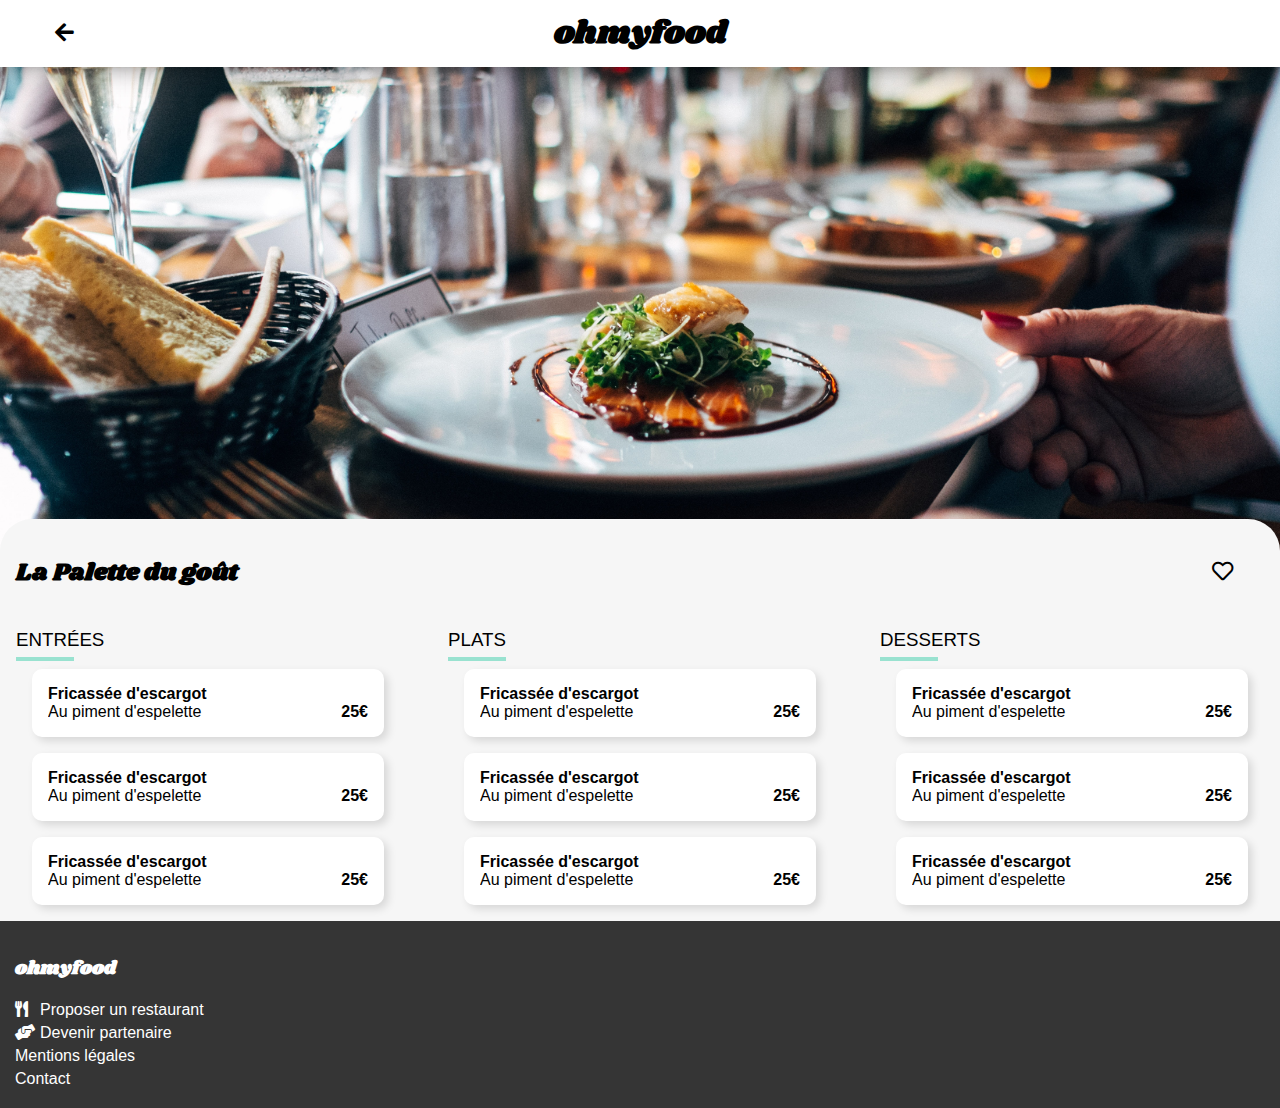
==== a-la-francaise.html @ 81c01ce2 "Création des pages des différents restaurants + content Palette Gout" ====
<!DOCTYPE html>
<html lang="fr">
<head>
    <meta charset="UTF-8">
    <meta content="width=device-width, initial-scale=1" name="viewport">
    <title>OhMyFood! - La Palette du Goût - OC</title>

    <!-- Importation CSS -->
    <link href="css/all.css" rel="stylesheet"> <!-- FontAwesome -->
    <link href="sass/main.css" rel="stylesheet">

</head>
<body>
    <header class="header">
        <div class="header__nav">
            <a class="" href="index.html">
                <i class="fa fa-lg fa-arrow-left"></i>
            </a>
        </div>
        <h1 class="header__title">ohmyfood</h1>
    </header>

    <img alt="La palette du goût" class="shopImg" src="img/restaurants/jay-wennington-N_Y88TWmGwA-unsplash.jpg">
    <section class="shopContainer">
        <div class="shopHeader">
            <h2 class="shopHeader__title">La Palette du goût</h2>
            <div class="iconLike">
                <i class="far fa-lg fa-heart show"></i>
                <i class="fas fa-lg fa-heart hidden"></i>
            </div>
        </div>
        <div class="shopMenu">
            <div class="categorie">
                <h3 class="categorie__title">Entrées</h3>
                <div class="card">
                    <div class="card__header">
                        <h4 class="card__title">Fricassée d'escargot</h4>
                        <p class="card__desc">Au piment d'espelette</p>
                    </div>
                    <div class="card__price">25€</div>
                    <div class="card__button">
                        <div class="wrapIcon">
                            <i class="fas fa-check card__icon" aria-hidden="true"></i>
                        </div>
                    </div>
                </div>
                <div class="card">
                    <div class="card__header">
                        <h4 class="card__title">Fricassée d'escargot</h4>
                        <p class="card__desc">Au piment d'espelette</p>
                    </div>
                    <div class="card__price">25€</div>
                    <div class="card__button">
                        <div class="wrapIcon">
                            <i class="fas fa-check card__icon" aria-hidden="true"></i>
                        </div>
                    </div>
                </div>
                <div class="card">
                    <div class="card__header">
                        <h4 class="card__title">Fricassée d'escargot</h4>
                        <p class="card__desc">Au piment d'espelette</p>
                    </div>
                    <div class="card__price">25€</div>
                    <div class="card__button">
                        <div class="wrapIcon">
                            <i class="fas fa-check card__icon" aria-hidden="true"></i>
                        </div>
                    </div>
                </div>
            </div>
            <div class="categorie">
                <h3 class="categorie__title">Plats</h3>
                <div class="card">
                    <div class="card__header">
                        <h4 class="card__title">Fricassée d'escargot</h4>
                        <p class="card__desc">Au piment d'espelette</p>
                    </div>
                    <div class="card__price">25€</div>
                    <div class="card__button">
                        <div class="wrapIcon">
                            <i class="fas fa-check card__icon" aria-hidden="true"></i>
                        </div>
                    </div>
                </div>
                <div class="card">
                    <div class="card__header">
                        <h4 class="card__title">Fricassée d'escargot</h4>
                        <p class="card__desc">Au piment d'espelette</p>
                    </div>
                    <div class="card__price">25€</div>
                    <div class="card__button">
                        <div class="wrapIcon">
                            <i class="fas fa-check card__icon" aria-hidden="true"></i>
                        </div>
                    </div>
                </div>
                <div class="card">
                    <div class="card__header">
                        <h4 class="card__title">Fricassée d'escargot</h4>
                        <p class="card__desc">Au piment d'espelette</p>
                    </div>
                    <div class="card__price">25€</div>
                    <div class="card__button">
                        <div class="wrapIcon">
                            <i class="fas fa-check card__icon" aria-hidden="true"></i>
                        </div>
                    </div>
                </div>
            </div>
            <div class="categorie">
                <h3 class="categorie__title">Desserts</h3>
                <div class="card">
                    <div class="card__header">
                        <h4 class="card__title">Fricassée d'escargot</h4>
                        <p class="card__desc">Au piment d'espelette</p>
                    </div>
                    <div class="card__price">25€</div>
                    <div class="card__button">
                        <div class="wrapIcon">
                            <i class="fas fa-check card__icon" aria-hidden="true"></i>
                        </div>
                    </div>
                </div>
                <div class="card">
                    <div class="card__header">
                        <h4 class="card__title">Fricassée d'escargot</h4>
                        <p class="card__desc">Au piment d'espelette</p>
                    </div>
                    <div class="card__price">25€</div>
                    <div class="card__button">
                        <div class="wrapIcon">
                            <i class="fas fa-check card__icon" aria-hidden="true"></i>
                        </div>
                    </div>
                </div>
                <div class="card">
                    <div class="card__header">
                        <h4 class="card__title">Fricassée d'escargot</h4>
                        <p class="card__desc">Au piment d'espelette</p>
                    </div>
                    <div class="card__price">25€</div>
                    <div class="card__button">
                        <div class="wrapIcon">
                            <i class="fas fa-check card__icon" aria-hidden="true"></i>
                        </div>
                    </div>
                </div>
            </div>
        </div>

    </section>

    <footer class="footer">
        <div class="footer__container">
            <h3 class="logo">ohmyfood</h3>
            <ul>
                <li><a href="#"><i aria-hidden="true" class="fa fa-utensils footer__icons"></i>Proposer un restaurant</a>
                </li>
                <li><a href="#"><i aria-hidden="true" class="fa fa-hands-helping footer__icons"></i>Devenir partenaire</a>
                </li>
                <li><a href="#">Mentions légales</a></li>
                <li><a href="#">Contact</a></li>
            </ul>
        </div>
    </footer>
</body>
</html>
---- sass/main.css ----
@import url("https://fonts.googleapis.com/css2?family=Shrikhand&display=swap");
@keyframes circle-sparkle {
  from {
    opacity: 0.3;
  }
  to {
    opacity: 1;
  }
}
@keyframes loader-page {
  0% {
    opacity: 1;
  }
  75% {
    opacity: 1;
  }
  99% {
    opacity: 0;
  }
  100% {
    visibility: hidden;
    opacity: 0;
  }
}
@keyframes empty-heart {
  100% {
    opacity: 0;
  }
}
@keyframes fadeIn {
  0% {
    bottom: -50px;
    opacity: 0;
  }
  100% {
    bottom: 0px;
    opacity: 1;
  }
}
.loader-container {
  position: fixed;
  z-index: 20;
  display: flex;
  align-items: center;
  flex-direction: column;
  justify-content: center;
  width: 100%;
  min-height: 100%;
  margin: 0;
  padding: 0;
  animation: loader-page 2.25s ease-in-out normal forwards;
  opacity: 1;
  background: #353535;
}
.loader-container .logo-loader {
  width: auto;
  height: 30px;
}

.loader {
  display: flex;
  flex-direction: row;
  justify-content: space-between;
  width: 60px;
}
.loader__logo {
  font-family: Shrikhand, "cursive";
  color: #fff;
  margin-bottom: 50px;
}
.loader__circle1 {
  width: 15px;
  height: 15px;
  margin-top: 50px;
  animation: circle-sparkle 1s ease-in-out alternate-reverse infinite;
  animation-delay: 0.5s;
  border-radius: 50%;
  background: #9356DC;
}
.loader__circle2 {
  width: 15px;
  height: 15px;
  margin-top: 50px;
  animation: circle-sparkle 1s ease-in-out alternate-reverse infinite;
  animation-delay: 1s;
  border-radius: 50%;
  background: #FF79DA;
}
.loader__circle3 {
  width: 15px;
  height: 15px;
  margin-top: 50px;
  animation: circle-sparkle 1s ease-in-out alternate-reverse infinite;
  animation-delay: 1.5s;
  border-radius: 50%;
  background: #99E2D0;
}

.iconLike {
  margin: 15px;
}
.iconLike .show {
  position: absolute;
}
.iconLike .hidden::before {
  position: relative;
  opacity: 0;
  transform-origin: center bottom;
  transition: transform 0.6s linear, opacity 0.6s linear;
  background: linear-gradient(190deg, #9356DC 0%, #FF79DA 95%);
  -webkit-background-clip: text;
  -webkit-text-fill-color: transparent;
}
.iconLike:hover .hidden::before {
  opacity: 1;
}
.iconLike:hover .show {
  animation: empty-heart 0.1s 0.5s linear forwards;
}

.header {
  position: relative;
  grid-area: header;
  box-shadow: -1px -10px 2rem 1px rgba(0, 0, 0, 0.85);
  text-align: center;
  align-items: center;
  display: grid;
  grid-template-columns: 0.2fr 1.6fr 0.2fr;
  grid-template-areas: "nav title .";
}
.header__title {
  font-family: Shrikhand, "cursive";
  grid-area: title;
  margin: 10px;
}
.header__nav {
  grid-area: nav;
}
.header__nav a {
  text-decoration: none;
  color: black;
  vertical-align: middle;
}

.footer {
  background-color: #353535;
  width: 100%;
  bottom: 0;
  color: white;
  position: relative;
}
.footer__container {
  max-width: 1440px;
  margin: auto;
  padding: 15px;
}
.footer__container .logo {
  font-family: Shrikhand, "cursive";
}
.footer__container ul {
  list-style: none;
  padding-left: 0;
  margin: 0;
}
.footer__container ul li {
  margin-bottom: 5px;
}
.footer__container ul li a {
  text-decoration: none;
  color: white;
}
.footer__icons {
  padding-right: 5px;
  width: 20px;
}

.location {
  text-align: center;
  height: 2.5rem;
  background-color: #f3f3f3;
  line-height: 2.5rem;
}

.content {
  padding: 0 5px;
}
.content__text {
  font-size: 1.125rem;
  font-weight: 100;
}

.button {
  width: 220px;
  height: 50px;
  color: #FFFFFF;
  border: none;
  border-radius: 30px;
  background: linear-gradient(175deg, #FF79DA 10%, #9356DC 95%);
  box-shadow: 0 10px 20px 0 rgba(0, 0, 0, 0.3);
  margin: 15px;
  transition: all 0.4s;
  cursor: pointer;
}
.button:hover {
  transform: scale(1.1, 1.1);
}

.fonction__title {
  text-align: start;
  padding-left: 15px;
}
.fonction ol {
  list-style: none;
  padding-left: 0;
  margin: 0;
  counter-reset: compteListe;
  display: grid;
  grid-template-columns: repeat(3, 375px);
  justify-content: center;
}
@media (max-width: 1024px) {
  .fonction ol {
    grid-template-rows: repeat(3, auto);
    grid-template-columns: 95%;
  }
}
@media (max-width: 560px) {
  .fonction ol {
    grid-template-rows: repeat(3, auto);
    grid-template-columns: 350px;
  }
}
.fonction__step {
  padding: 1.5rem;
  margin: 1rem 1.5rem 1rem 1.5rem;
  box-shadow: 0.25rem 0.25rem 0.5rem rgba(0, 0, 0, 0.125);
  border-radius: 1.25rem;
  background-color: #f6f6f6;
  display: flex;
  float: left;
  position: relative;
  transition: 0.2s ease-in-out;
}
.fonction__step:hover {
  box-shadow: 10px 10px 20px 0px rgba(0, 0, 0, 0.4);
  background-color: rgba(147, 86, 220, 0.15);
}
.fonction__step::before {
  counter-increment: compteListe;
  content: counter(compteListe) " ";
  position: absolute;
  height: 1.5rem;
  width: 1.5rem;
  border-radius: 100px;
  display: flex;
  justify-content: center;
  align-items: center;
  color: #fff;
  background: #9356DC;
  left: -0.5rem;
}
.fonction__icon {
  width: 25px;
  color: dimgrey;
  padding-left: 10px;
}
.fonction__text {
  padding-left: 15px;
}

.restaurant {
  background-color: #f3f3f3;
  max-width: 1440px;
  padding-top: 5px;
  border-radius: 15px;
  margin: 15px auto;
}
.restaurant__title {
  text-align: start;
  padding-left: 15px;
}
.restaurant .cards {
  display: flex;
  flex-flow: row wrap;
  justify-content: center;
  width: 100%;
  gap: 1.5rem;
}
.restaurant .card {
  background-color: #ffffff;
  border-radius: 20px;
  width: 300px;
  height: 225px;
  box-shadow: 0 3px 6px rgba(0, 0, 0, 0.16), 0 3px 6px rgba(0, 0, 0, 0.23);
  margin-bottom: 15px;
  transition: 0.2s ease-in-out;
}
.restaurant .card a {
  text-decoration: none;
  color: black;
}
.restaurant .card img {
  width: 300px;
  height: 155px;
  border-radius: 20px 20px 0 0;
}
.restaurant .card__new {
  background-color: #99e2d0;
  position: absolute;
  border-radius: 5px;
  padding: 0.5rem 1rem;
  margin-top: 1rem;
  margin-left: -7rem;
  font-weight: bold;
  font-size: 0.9rem;
  color: #00a87e;
}
.restaurant .card__info {
  display: flex;
  justify-content: space-between;
  align-items: center;
  padding-left: 1em;
}
.restaurant .card__title {
  margin: 5px 0;
}
.restaurant .card__text {
  margin: 10px 0;
}
.restaurant .card:hover {
  box-shadow: 6px 9px 20px 5px rgba(0, 0, 0, 0.4);
}
@media (max-width: 560px) {
  .restaurant {
    border-radius: unset;
    width: 100%;
    position: relative;
  }
}

.shopImg {
  max-width: 100%;
  max-height: 32rem;
  width: 100%;
  object-fit: cover;
}

.shopContainer {
  max-width: 1280px;
  margin: -4rem auto 0 auto;
  border-radius: 2rem 2rem 0 0;
  background-color: #f6f6f6;
  z-index: 1;
  position: relative;
}
.shopContainer .shopHeader {
  padding: 1rem 2rem 0 1rem;
  display: flex;
  align-items: center;
  justify-content: space-between;
}
.shopContainer .shopHeader__title {
  font-family: Shrikhand, "cursive";
}

.shopMenu {
  display: grid;
  grid-template-columns: repeat(3, 1fr);
  column-gap: 1rem;
}
.shopMenu .categorie {
  padding: 0 1rem;
}
.shopMenu .categorie__title {
  text-transform: uppercase;
  position: relative;
  font-weight: 400;
}
.shopMenu .categorie__title::after {
  content: "";
  left: 0;
  bottom: -10px;
  position: absolute;
  height: 4px !important;
  width: 15%;
  background-color: #99E2D0;
  transition: 0.4s ease-out all 0.1s;
}
.shopMenu .categorie__title:hover::after {
  width: 25%;
  transition: 0.5s ease all;
}
.shopMenu .categorie .card {
  background: #fff;
  margin: 1rem;
  padding: 1rem;
  border-radius: 10px;
  display: flex;
  box-shadow: 0.25rem 0.25rem 0.5rem rgba(0, 0, 0, 0.125);
  overflow: hidden;
  position: relative;
}
.shopMenu .categorie .card__header {
  white-space: nowrap;
  text-overflow: ellipsis;
  overflow: hidden;
  flex: 1;
}
.shopMenu .categorie .card__title {
  margin: 0;
  white-space: nowrap;
  text-overflow: ellipsis;
  overflow: hidden;
  width: 70%;
}
.shopMenu .categorie .card__desc {
  margin: 0;
  text-overflow: ellipsis;
  overflow: hidden;
  white-space: nowrap;
}
.shopMenu .categorie .card__price {
  font-weight: 700;
  display: flex;
  justify-content: flex-end;
  align-items: flex-end;
  padding-left: 0.5rem;
}
.shopMenu .categorie .card__button {
  background-color: #99E2D0;
  margin: -1rem -5rem -1rem 1rem;
  width: 4rem;
  display: flex;
  align-items: center;
  justify-content: center;
  transition-duration: 0.5s;
}
.shopMenu .categorie .card__button .wrapIcon {
  height: 1.6rem;
  width: 1.6rem;
  background-color: #fff;
  display: flex;
  align-items: center;
  justify-content: center;
  border-radius: 100px;
}
.shopMenu .categorie .card__icon {
  color: #99E2D0;
  transition-duration: 0.5s;
}
.shopMenu .categorie .card:hover .card__button {
  margin-right: -1rem;
}
.shopMenu .categorie .card:hover .card__icon {
  transform: rotate(360deg);
}
@media (max-width: 1024px) {
  .shopMenu {
    grid-template-columns: repeat(2, 1fr);
  }
}
@media (max-width: 560px) {
  .shopMenu {
    grid-template-columns: repeat(1, 1fr);
  }
}

.fadeIn-1 {
  animation: fadeIn 1s;
}

.fadeIn-2 {
  animation: fadeIn 1.5s;
}

.fadeIn-3 {
  animation: fadeIn 2s;
}

body {
  margin: 0;
  font-family: "Roboto", sans-serif;
}

.container {
  max-width: 1440px;
  text-align: center;
  margin: auto;
}

/*# sourceMappingURL=main.css.map */
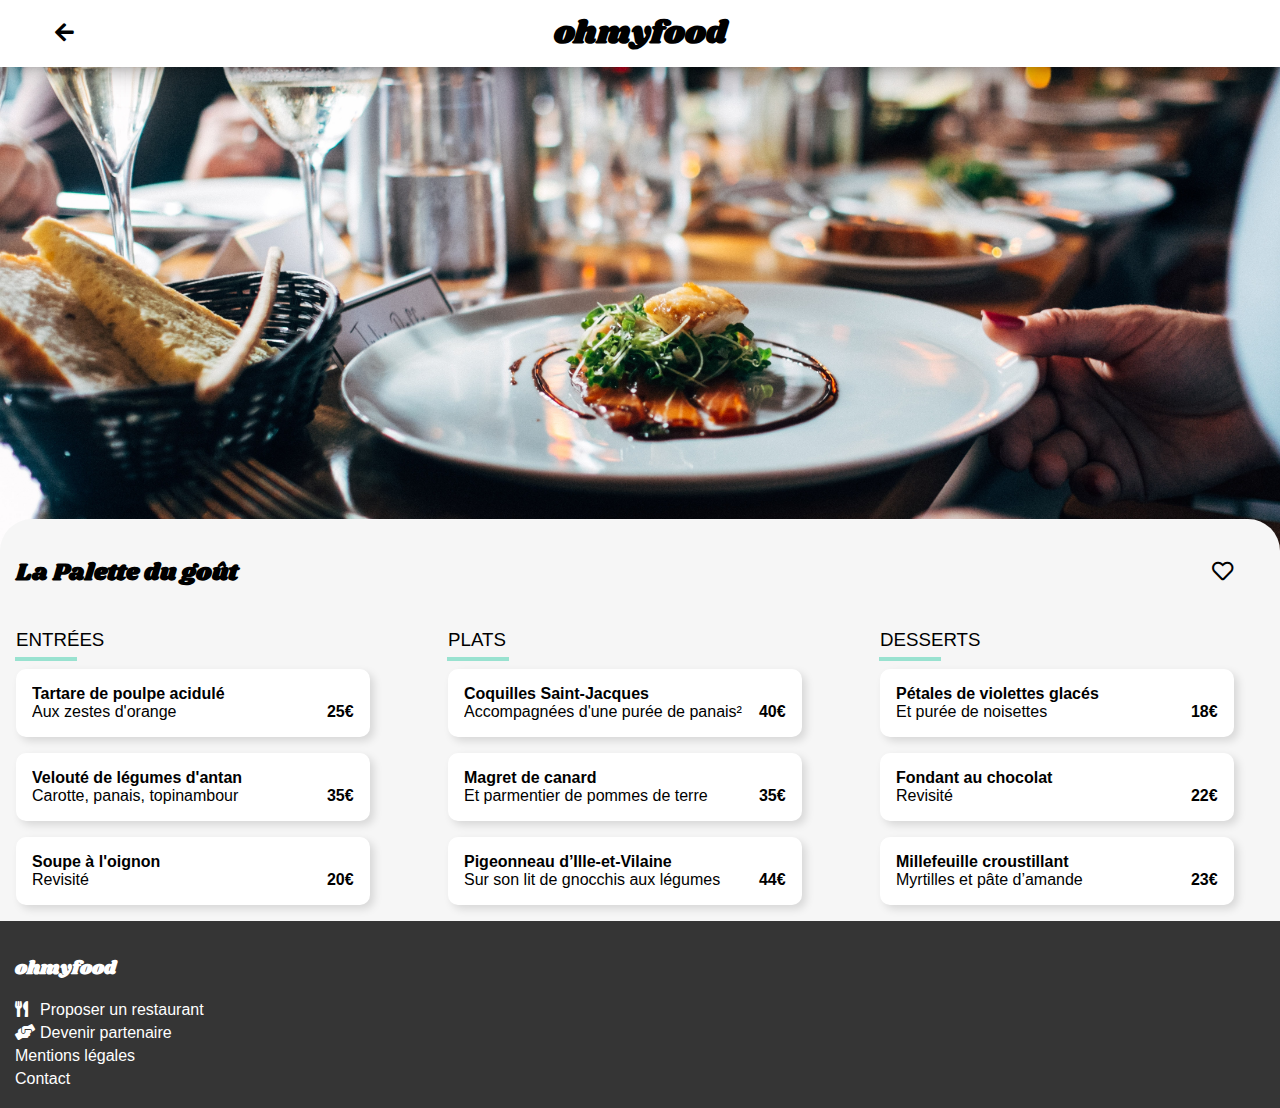
==== commit 48085cce: "Page content + correctif selected dans le shop en mobile" ====
--- a/a-la-francaise.html
+++ b/a-la-francaise.html
@@ -32,10 +32,10 @@
         <div class="shopMenu">
             <div class="categorie">
                 <h3 class="categorie__title">Entrées</h3>
-                <div class="card">
+                <div class="card fadeIn-1">
                     <div class="card__header">
-                        <h4 class="card__title">Fricassée d'escargot</h4>
-                        <p class="card__desc">Au piment d'espelette</p>
+                        <h4 class="card__title">Tartare de poulpe acidulé</h4>
+                        <p class="card__desc">Aux zestes d'orange</p>
                     </div>
                     <div class="card__price">25€</div>
                     <div class="card__button">
@@ -44,24 +44,24 @@
                         </div>
                     </div>
                 </div>
-                <div class="card">
+                <div class="card fadeIn-2">
                     <div class="card__header">
-                        <h4 class="card__title">Fricassée d'escargot</h4>
-                        <p class="card__desc">Au piment d'espelette</p>
+                        <h4 class="card__title">Velouté de légumes d'antan</h4>
+                        <p class="card__desc">Carotte, panais, topinambour</p>
                     </div>
-                    <div class="card__price">25€</div>
+                    <div class="card__price">35€</div>
                     <div class="card__button">
                         <div class="wrapIcon">
                             <i class="fas fa-check card__icon" aria-hidden="true"></i>
                         </div>
                     </div>
                 </div>
-                <div class="card">
+                <div class="card fadeIn-3">
                     <div class="card__header">
-                        <h4 class="card__title">Fricassée d'escargot</h4>
-                        <p class="card__desc">Au piment d'espelette</p>
+                        <h4 class="card__title">Soupe à l'oignon</h4>
+                        <p class="card__desc">Revisité</p>
                     </div>
-                    <div class="card__price">25€</div>
+                    <div class="card__price">20€</div>
                     <div class="card__button">
                         <div class="wrapIcon">
                             <i class="fas fa-check card__icon" aria-hidden="true"></i>
@@ -71,36 +71,36 @@
             </div>
             <div class="categorie">
                 <h3 class="categorie__title">Plats</h3>
-                <div class="card">
+                <div class="card fadeIn-1">
                     <div class="card__header">
-                        <h4 class="card__title">Fricassée d'escargot</h4>
-                        <p class="card__desc">Au piment d'espelette</p>
+                        <h4 class="card__title">Coquilles Saint-Jacques</h4>
+                        <p class="card__desc">Accompagnées d'une purée de panais²</p>
                     </div>
-                    <div class="card__price">25€</div>
+                    <div class="card__price">40€</div>
                     <div class="card__button">
                         <div class="wrapIcon">
                             <i class="fas fa-check card__icon" aria-hidden="true"></i>
                         </div>
                     </div>
                 </div>
-                <div class="card">
+                <div class="card fadeIn-2">
                     <div class="card__header">
-                        <h4 class="card__title">Fricassée d'escargot</h4>
-                        <p class="card__desc">Au piment d'espelette</p>
+                        <h4 class="card__title">Magret de canard</h4>
+                        <p class="card__desc">Et parmentier de pommes de terre</p>
                     </div>
-                    <div class="card__price">25€</div>
+                    <div class="card__price">35€</div>
                     <div class="card__button">
                         <div class="wrapIcon">
                             <i class="fas fa-check card__icon" aria-hidden="true"></i>
                         </div>
                     </div>
                 </div>
-                <div class="card">
+                <div class="card fadeIn-3">
                     <div class="card__header">
-                        <h4 class="card__title">Fricassée d'escargot</h4>
-                        <p class="card__desc">Au piment d'espelette</p>
+                        <h4 class="card__title">Pigeonneau d’Ille-et-Vilaine</h4>
+                        <p class="card__desc">Sur son lit de gnocchis aux légumes</p>
                     </div>
-                    <div class="card__price">25€</div>
+                    <div class="card__price">44€</div>
                     <div class="card__button">
                         <div class="wrapIcon">
                             <i class="fas fa-check card__icon" aria-hidden="true"></i>
@@ -110,36 +110,36 @@
             </div>
             <div class="categorie">
                 <h3 class="categorie__title">Desserts</h3>
-                <div class="card">
+                <div class="card fadeIn-1">
                     <div class="card__header">
-                        <h4 class="card__title">Fricassée d'escargot</h4>
-                        <p class="card__desc">Au piment d'espelette</p>
+                        <h4 class="card__title">Pétales de violettes glacés</h4>
+                        <p class="card__desc">Et purée de noisettes</p>
                     </div>
-                    <div class="card__price">25€</div>
+                    <div class="card__price">18€</div>
                     <div class="card__button">
                         <div class="wrapIcon">
                             <i class="fas fa-check card__icon" aria-hidden="true"></i>
                         </div>
                     </div>
                 </div>
-                <div class="card">
+                <div class="card fadeIn-2">
                     <div class="card__header">
-                        <h4 class="card__title">Fricassée d'escargot</h4>
-                        <p class="card__desc">Au piment d'espelette</p>
+                        <h4 class="card__title">Fondant au chocolat</h4>
+                        <p class="card__desc">Revisité</p>
                     </div>
-                    <div class="card__price">25€</div>
+                    <div class="card__price">22€</div>
                     <div class="card__button">
                         <div class="wrapIcon">
                             <i class="fas fa-check card__icon" aria-hidden="true"></i>
                         </div>
                     </div>
                 </div>
-                <div class="card">
+                <div class="card fadeIn-3">
                     <div class="card__header">
-                        <h4 class="card__title">Fricassée d'escargot</h4>
-                        <p class="card__desc">Au piment d'espelette</p>
+                        <h4 class="card__title">Millefeuille croustillant</h4>
+                        <p class="card__desc">Myrtilles et pâte d’amande</p>
                     </div>
-                    <div class="card__price">25€</div>
+                    <div class="card__price">23€</div>
                     <div class="card__button">
                         <div class="wrapIcon">
                             <i class="fas fa-check card__icon" aria-hidden="true"></i>
@@ -165,4 +165,4 @@
         </div>
     </footer>
 </body>
-</html>+</html>
--- a/sass/main.css
+++ b/sass/main.css
@@ -303,6 +303,7 @@
   width: 300px;
   height: 155px;
   border-radius: 20px 20px 0 0;
+  object-fit: cover;
 }
 .restaurant .card__new {
   background-color: #99e2d0;
@@ -368,17 +369,15 @@
   grid-template-columns: repeat(3, 1fr);
   column-gap: 1rem;
 }
-.shopMenu .categorie {
-  padding: 0 1rem;
-}
 .shopMenu .categorie__title {
   text-transform: uppercase;
   position: relative;
   font-weight: 400;
+  padding-left: 1rem;
 }
 .shopMenu .categorie__title::after {
   content: "";
-  left: 0;
+  left: 15px;
   bottom: -10px;
   position: absolute;
   height: 4px !important;
@@ -392,26 +391,25 @@
 }
 .shopMenu .categorie .card {
   background: #fff;
-  margin: 1rem;
-  padding: 1rem;
+  margin: 1rem 0rem 1rem 1rem;
   border-radius: 10px;
   display: flex;
   box-shadow: 0.25rem 0.25rem 0.5rem rgba(0, 0, 0, 0.125);
   overflow: hidden;
-  position: relative;
+  max-width: 85%;
 }
 .shopMenu .categorie .card__header {
   white-space: nowrap;
   text-overflow: ellipsis;
   overflow: hidden;
   flex: 1;
+  padding: 1rem 0rem 1rem 1rem;
 }
 .shopMenu .categorie .card__title {
   margin: 0;
   white-space: nowrap;
   text-overflow: ellipsis;
   overflow: hidden;
-  width: 70%;
 }
 .shopMenu .categorie .card__desc {
   margin: 0;
@@ -424,7 +422,7 @@
   display: flex;
   justify-content: flex-end;
   align-items: flex-end;
-  padding-left: 0.5rem;
+  padding: 1rem 1rem 1rem 1rem;
 }
 .shopMenu .categorie .card__button {
   background-color: #99E2D0;
@@ -449,10 +447,20 @@
   transition-duration: 0.5s;
 }
 .shopMenu .categorie .card:hover .card__button {
-  margin-right: -1rem;
+  margin: 0;
 }
 .shopMenu .categorie .card:hover .card__icon {
   transform: rotate(360deg);
+}
+@media (max-width: 1024px) {
+  .shopMenu .categorie .card {
+    grid-template-columns: repeat(2, 1fr);
+  }
+}
+@media (max-width: 560px) {
+  .shopMenu .categorie .card {
+    grid-template-columns: repeat(1, 1fr);
+  }
 }
 @media (max-width: 1024px) {
   .shopMenu {
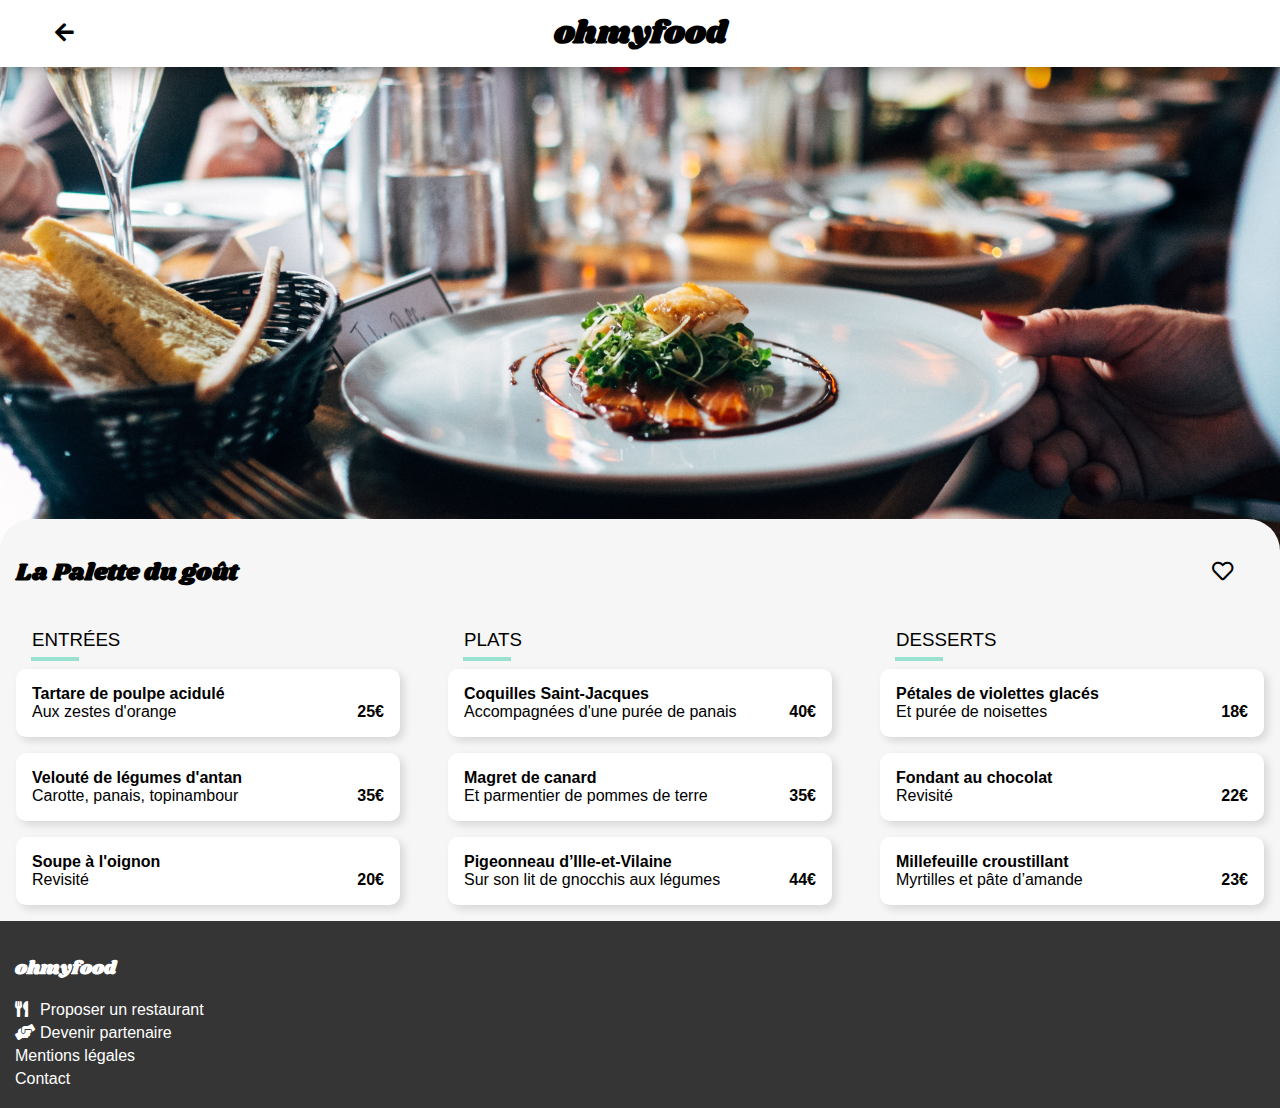
==== commit 99059240: "Fix des cartes qui sortent de l'écran dans le shop" ====
--- a/a-la-francaise.html
+++ b/a-la-francaise.html
@@ -3,7 +3,7 @@
 <head>
     <meta charset="UTF-8">
     <meta content="width=device-width, initial-scale=1" name="viewport">
-    <title>OhMyFood! - La Palette du Goût - OC</title>
+    <title>OhMyFood! - A la Française - OC</title>
 
     <!-- Importation CSS -->
     <link href="css/all.css" rel="stylesheet"> <!-- FontAwesome -->
@@ -74,7 +74,7 @@
                 <div class="card fadeIn-1">
                     <div class="card__header">
                         <h4 class="card__title">Coquilles Saint-Jacques</h4>
-                        <p class="card__desc">Accompagnées d'une purée de panais²</p>
+                        <p class="card__desc">Accompagnées d'une purée de panais</p>
                     </div>
                     <div class="card__price">40€</div>
                     <div class="card__button">
--- a/sass/main.css
+++ b/sass/main.css
@@ -98,6 +98,7 @@
 
 .iconLike {
   margin: 15px;
+  cursor: pointer;
 }
 .iconLike .show {
   position: absolute;
@@ -110,6 +111,9 @@
   background: linear-gradient(190deg, #9356DC 0%, #FF79DA 95%);
   -webkit-background-clip: text;
   -webkit-text-fill-color: transparent;
+}
+.iconLike:hover {
+  cursor: pointer;
 }
 .iconLike:hover .hidden::before {
   opacity: 1;
@@ -294,6 +298,7 @@
   box-shadow: 0 3px 6px rgba(0, 0, 0, 0.16), 0 3px 6px rgba(0, 0, 0, 0.23);
   margin-bottom: 15px;
   transition: 0.2s ease-in-out;
+  cursor: pointer;
 }
 .restaurant .card a {
   text-decoration: none;
@@ -369,6 +374,11 @@
   grid-template-columns: repeat(3, 1fr);
   column-gap: 1rem;
 }
+.shopMenu .categorie {
+  max-width: 100%;
+  overflow: hidden;
+  padding: 0 1rem;
+}
 .shopMenu .categorie__title {
   text-transform: uppercase;
   position: relative;
@@ -381,29 +391,25 @@
   bottom: -10px;
   position: absolute;
   height: 4px !important;
-  width: 15%;
+  width: 3rem;
   background-color: #99E2D0;
-  transition: 0.4s ease-out all 0.1s;
-}
-.shopMenu .categorie__title:hover::after {
-  width: 25%;
-  transition: 0.5s ease all;
 }
 .shopMenu .categorie .card {
   background: #fff;
-  margin: 1rem 0rem 1rem 1rem;
+  margin: 1rem 0;
   border-radius: 10px;
-  display: flex;
   box-shadow: 0.25rem 0.25rem 0.5rem rgba(0, 0, 0, 0.125);
+  padding: 1rem;
+  display: flex;
   overflow: hidden;
-  max-width: 85%;
+  cursor: pointer;
+  max-width: 100%;
 }
 .shopMenu .categorie .card__header {
   white-space: nowrap;
   text-overflow: ellipsis;
   overflow: hidden;
   flex: 1;
-  padding: 1rem 0rem 1rem 1rem;
 }
 .shopMenu .categorie .card__title {
   margin: 0;
@@ -413,16 +419,16 @@
 }
 .shopMenu .categorie .card__desc {
   margin: 0;
+  white-space: nowrap;
   text-overflow: ellipsis;
   overflow: hidden;
-  white-space: nowrap;
 }
 .shopMenu .categorie .card__price {
-  font-weight: 700;
+  font-weight: bold;
   display: flex;
   justify-content: flex-end;
   align-items: flex-end;
-  padding: 1rem 1rem 1rem 1rem;
+  padding-left: 0.5rem;
 }
 .shopMenu .categorie .card__button {
   background-color: #99E2D0;
@@ -447,7 +453,7 @@
   transition-duration: 0.5s;
 }
 .shopMenu .categorie .card:hover .card__button {
-  margin: 0;
+  margin-right: -1rem;
 }
 .shopMenu .categorie .card:hover .card__icon {
   transform: rotate(360deg);
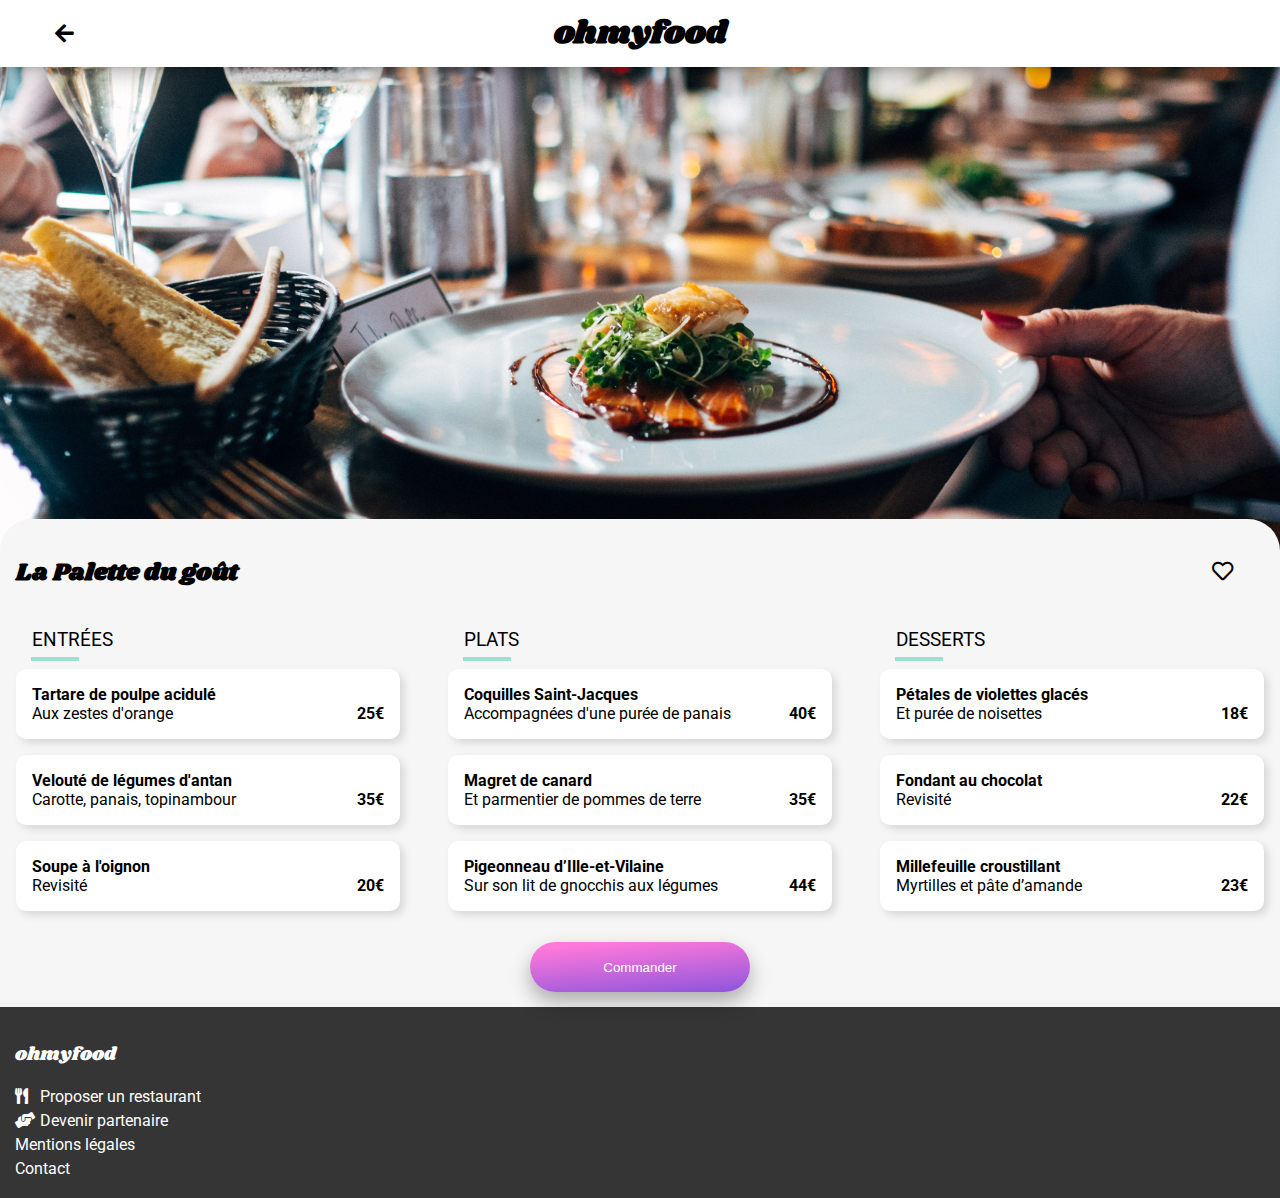
==== commit 7ca9491b: "Modification pour soutenance" ====
--- a/a-la-francaise.html
+++ b/a-la-francaise.html
@@ -148,19 +148,27 @@
                 </div>
             </div>
         </div>
-
+        <div class="buttonHolder">
+            <button class="button">Commander</button>
+        </div>
     </section>
 
     <footer class="footer">
         <div class="footer__container">
             <h3 class="logo">ohmyfood</h3>
             <ul>
-                <li><a href="#"><i aria-hidden="true" class="fa fa-utensils footer__icons"></i>Proposer un restaurant</a>
+                <li>
+                    <a href="#"><i aria-hidden="true" class="fa fa-utensils footer__icons"></i>Proposer un restaurant</a>
                 </li>
-                <li><a href="#"><i aria-hidden="true" class="fa fa-hands-helping footer__icons"></i>Devenir partenaire</a>
+                <li>
+                    <a href="#"><i aria-hidden="true" class="fa fa-hands-helping footer__icons"></i>Devenir partenaire</a>
                 </li>
-                <li><a href="#">Mentions légales</a></li>
-                <li><a href="#">Contact</a></li>
+                <li>
+                    <a href="#">Mentions légales</a>
+                </li>
+                <li>
+                    <a href="mailto:contact@ohmyfood.com">Contact</a>
+                </li>
             </ul>
         </div>
     </footer>
--- a/sass/main.css
+++ b/sass/main.css
@@ -1,4 +1,5 @@
 @import url("https://fonts.googleapis.com/css2?family=Shrikhand&display=swap");
+@import url("https://fonts.googleapis.com/css2?family=Roboto&display=swap");
 @keyframes circle-sparkle {
   from {
     opacity: 0.3;
@@ -33,7 +34,7 @@
     opacity: 0;
   }
   100% {
-    bottom: 0px;
+    bottom: 0;
     opacity: 1;
   }
 }
@@ -46,10 +47,7 @@
   justify-content: center;
   width: 100%;
   min-height: 100%;
-  margin: 0;
-  padding: 0;
-  animation: loader-page 2.25s ease-in-out normal forwards;
-  opacity: 1;
+  animation: loader-page 2.5s ease-in-out forwards;
   background: #353535;
 }
 .loader-container .logo-loader {
@@ -110,7 +108,7 @@
   transition: transform 0.6s linear, opacity 0.6s linear;
   background: linear-gradient(190deg, #9356DC 0%, #FF79DA 95%);
   -webkit-background-clip: text;
-  -webkit-text-fill-color: transparent;
+  color: transparent;
 }
 .iconLike:hover {
   cursor: pointer;
@@ -160,6 +158,7 @@
 }
 .footer__container .logo {
   font-family: Shrikhand, "cursive";
+  font-weight: 500;
 }
 .footer__container ul {
   list-style: none;
@@ -206,7 +205,8 @@
   cursor: pointer;
 }
 .button:hover {
-  transform: scale(1.1, 1.1);
+  background: linear-gradient(175deg, rgba(255, 121, 218, 0.75) 10%, rgba(147, 86, 220, 0.75) 95%);
+  box-shadow: 0 10px 20px 0 rgba(0, 0, 0, 0.6);
 }
 
 .fonction__title {
@@ -236,7 +236,7 @@
 }
 .fonction__step {
   padding: 1.5rem;
-  margin: 1rem 1.5rem 1rem 1.5rem;
+  margin: 1rem 1.5rem 1rem 1.75rem;
   box-shadow: 0.25rem 0.25rem 0.5rem rgba(0, 0, 0, 0.125);
   border-radius: 1.25rem;
   background-color: #f6f6f6;
@@ -399,7 +399,6 @@
   margin: 1rem 0;
   border-radius: 10px;
   box-shadow: 0.25rem 0.25rem 0.5rem rgba(0, 0, 0, 0.125);
-  padding: 1rem;
   display: flex;
   overflow: hidden;
   cursor: pointer;
@@ -409,6 +408,7 @@
   white-space: nowrap;
   text-overflow: ellipsis;
   overflow: hidden;
+  margin: 1rem 0 1rem 1rem;
   flex: 1;
 }
 .shopMenu .categorie .card__title {
@@ -428,11 +428,11 @@
   display: flex;
   justify-content: flex-end;
   align-items: flex-end;
-  padding-left: 0.5rem;
+  margin: 0 1rem 1rem 0.5rem;
 }
 .shopMenu .categorie .card__button {
   background-color: #99E2D0;
-  margin: -1rem -5rem -1rem 1rem;
+  margin-right: -4rem;
   width: 4rem;
   display: flex;
   align-items: center;
@@ -453,7 +453,7 @@
   transition-duration: 0.5s;
 }
 .shopMenu .categorie .card:hover .card__button {
-  margin-right: -1rem;
+  margin-right: 0;
 }
 .shopMenu .categorie .card:hover .card__icon {
   transform: rotate(360deg);
@@ -479,16 +479,36 @@
   }
 }
 
+.buttonHolder {
+  text-align: center;
+}
+.buttonHolder .button {
+  width: 220px;
+  height: 50px;
+  color: #FFFFFF;
+  border: none;
+  border-radius: 30px;
+  background: linear-gradient(175deg, #FF79DA 10%, #9356DC 95%);
+  box-shadow: 0 10px 20px 0 rgba(0, 0, 0, 0.3);
+  margin: 15px;
+  transition: all 0.4s;
+  cursor: pointer;
+}
+.buttonHolder .button:hover {
+  background: linear-gradient(175deg, rgba(255, 121, 218, 0.75) 10%, rgba(147, 86, 220, 0.75) 95%);
+  box-shadow: 0 10px 20px 0 rgba(0, 0, 0, 0.6);
+}
+
 .fadeIn-1 {
-  animation: fadeIn 1s;
+  animation: fadeIn 2.5s;
 }
 
 .fadeIn-2 {
-  animation: fadeIn 1.5s;
+  animation: fadeIn 5s;
 }
 
 .fadeIn-3 {
-  animation: fadeIn 2s;
+  animation: fadeIn 6.75s;
 }
 
 body {
